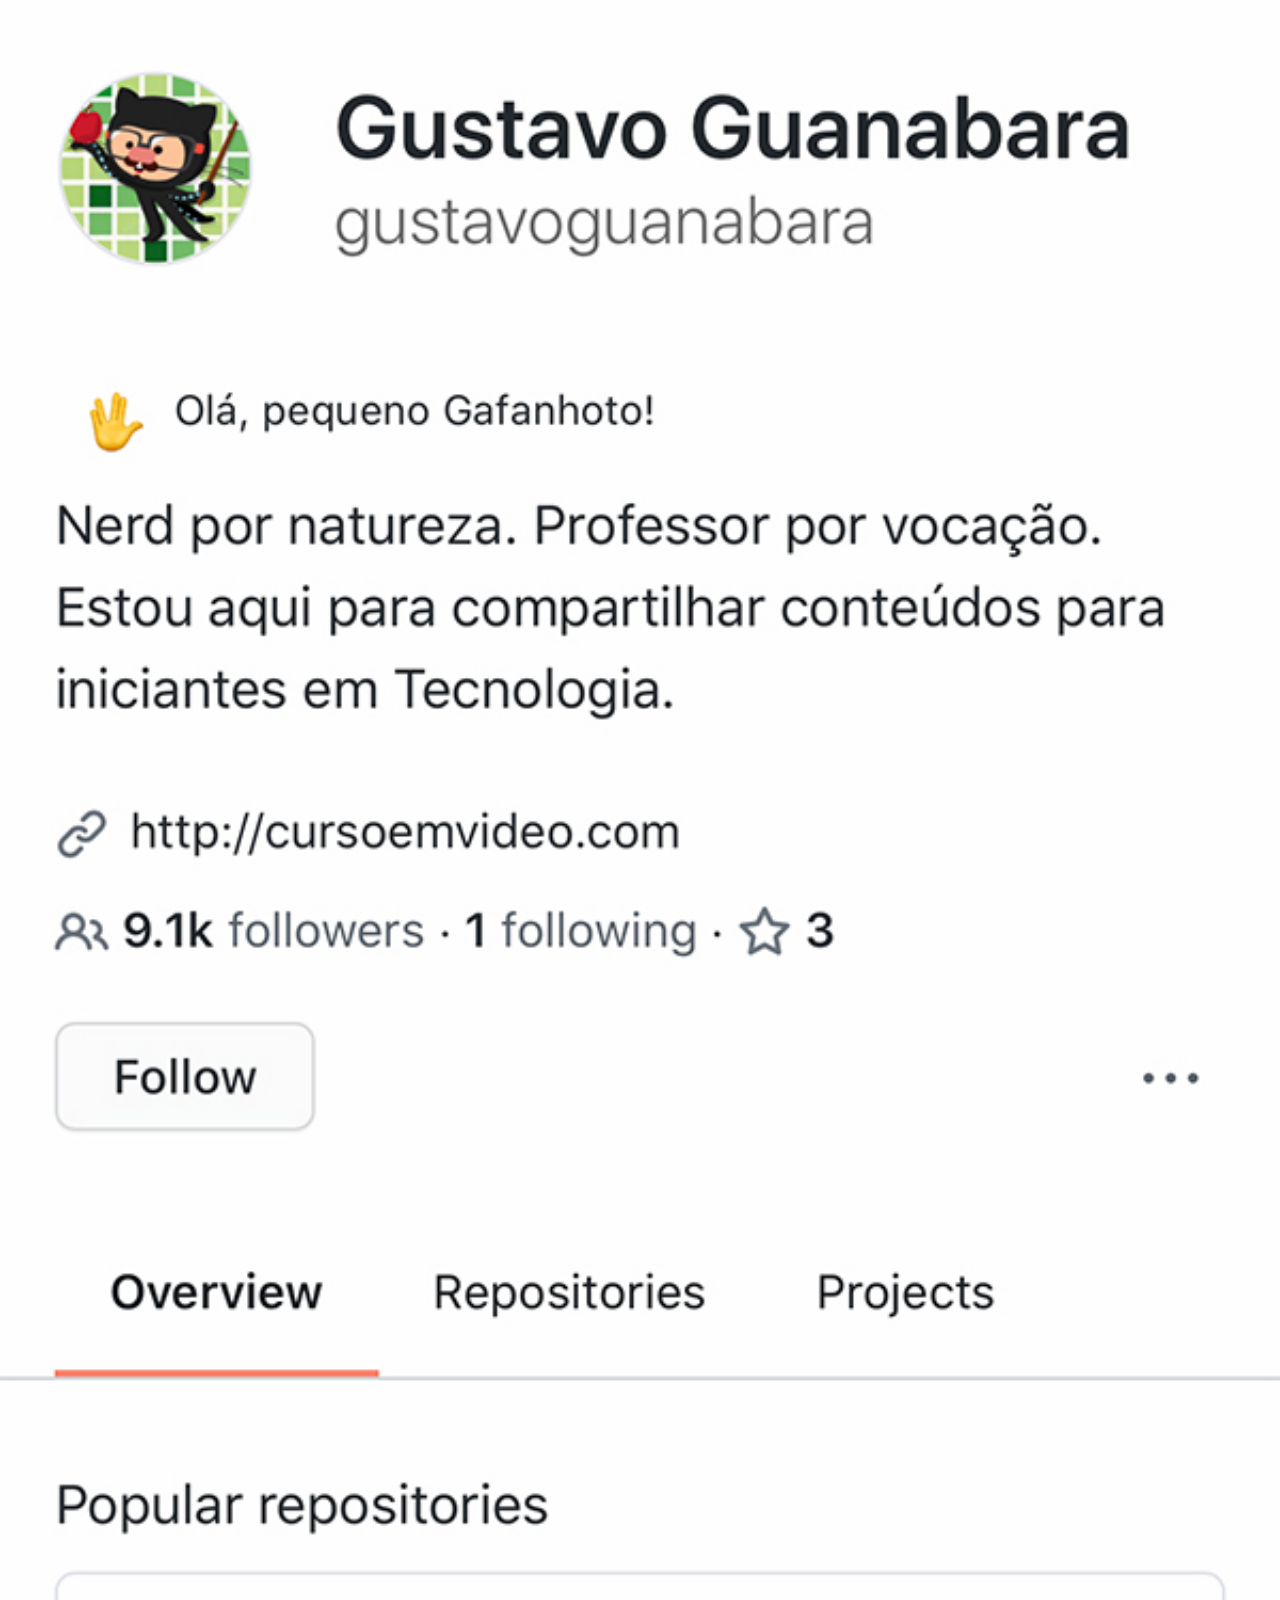
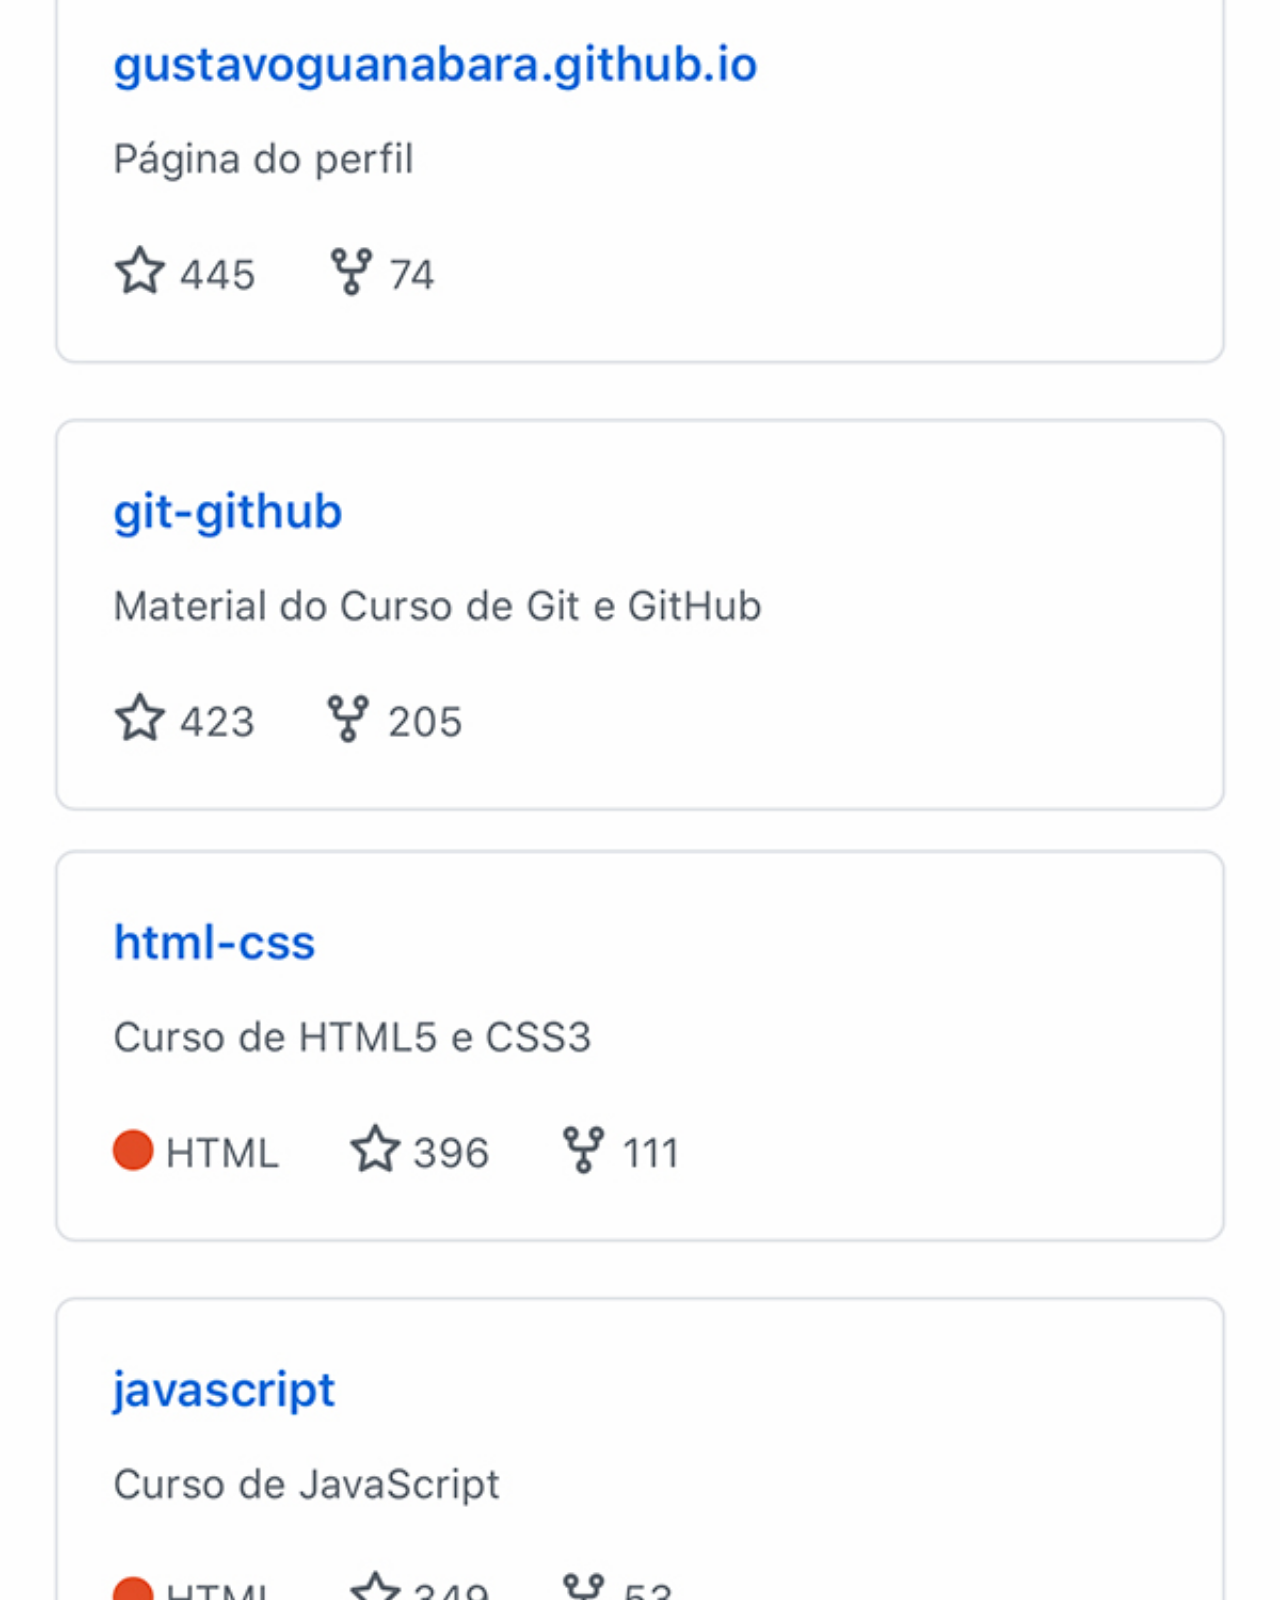
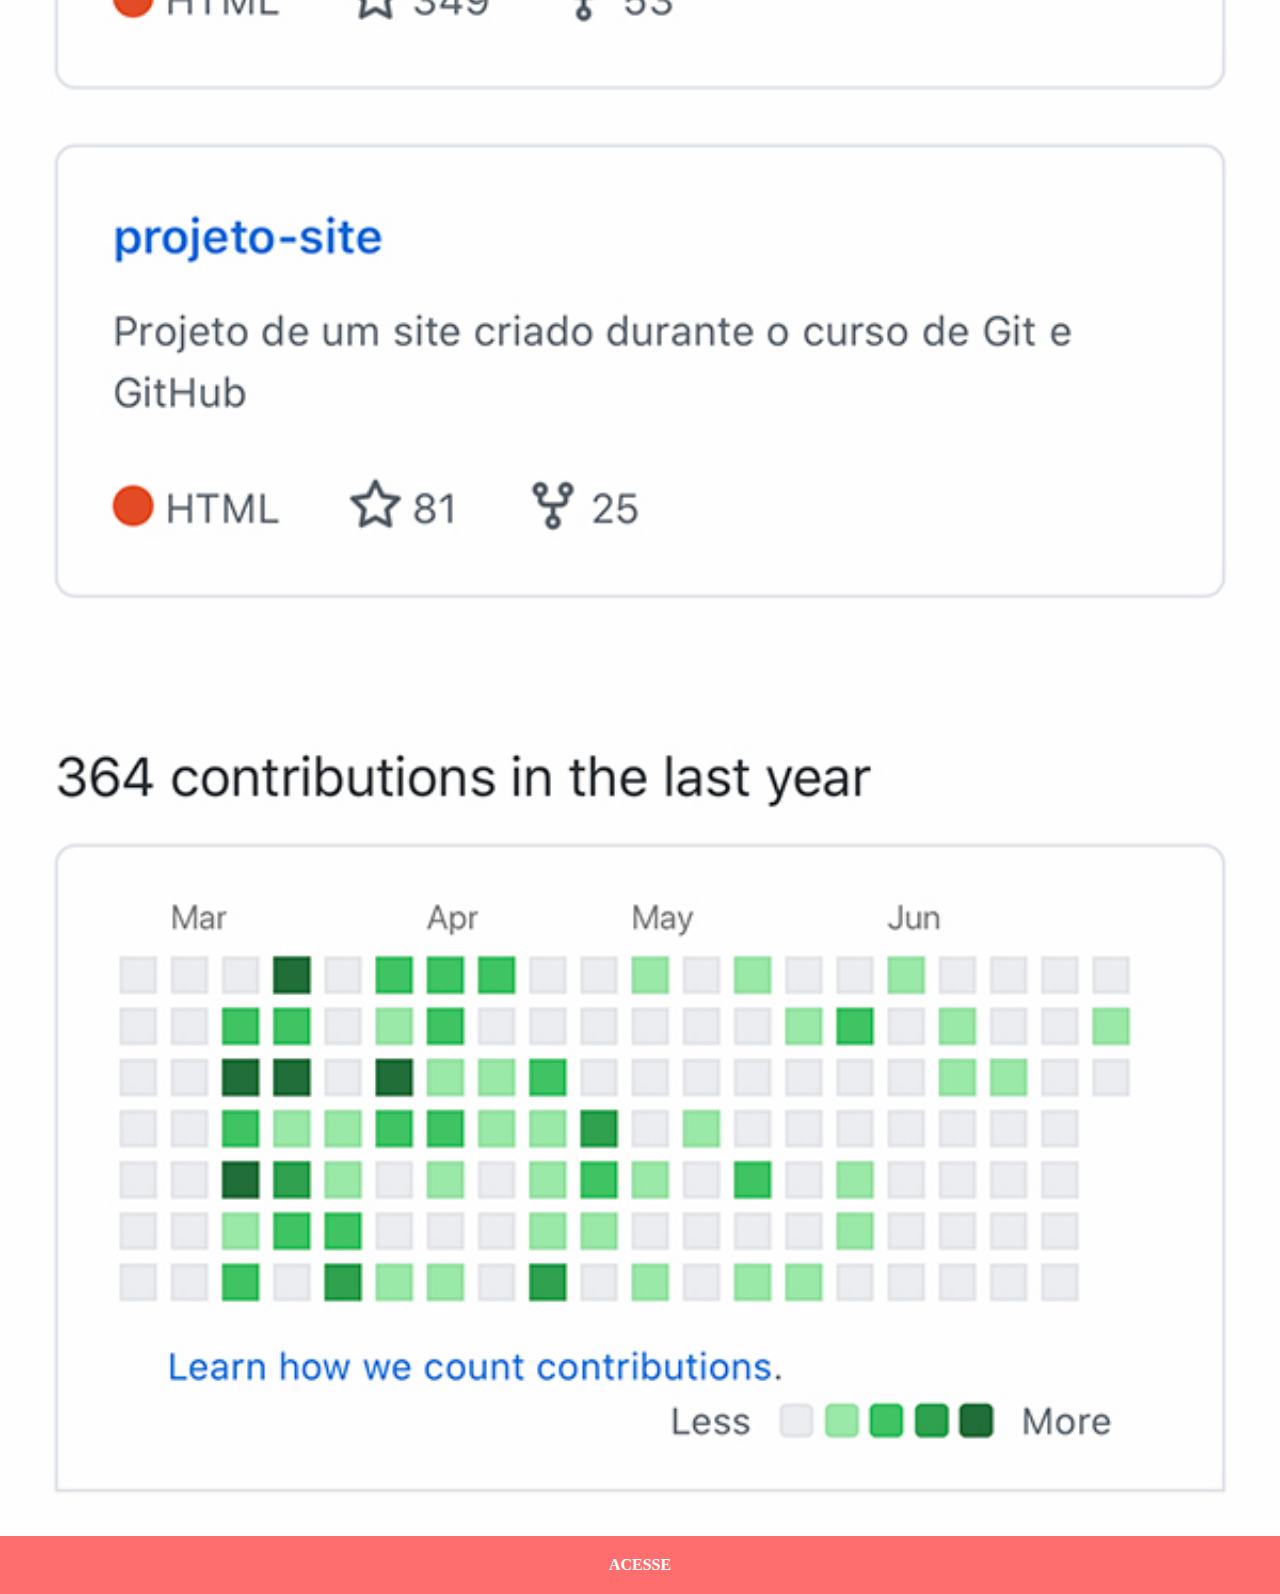
==== github.html @ f7ad717a "criei as telas das redes sociais" ====
<!DOCTYPE html>
<html lang="en">
<head>
    <meta charset="UTF-8">
    <meta name="viewport" content="width=device-width, initial-scale=1.0">
    <title>Document</title>

    <link rel="stylesheet" href="social.css">

</head>
<body>
    
    <img src="imagens/tela-github.jpg" alt="github">

    <a href="https://github.com/NicolasSousa1" target="_blank">ACESSE</a>

</body>
</html>
---- social.css ----
@charset "UTF-8";

* {

    margin: 0px;
    padding: 0px;

}

::-webkit-scrollbar {

    width: 0px;
    height: 0px;

}

a {

    display: block;
    background-color: rgba(255, 0, 0, 0.568);
    padding: 20px;
    text-align: center;
    font-weight: bolder;
    color: white;
    text-decoration: none;

}

a:hover {

    text-decoration: underline;
    background-color: red;

}

img {

    width: 100vw;

}
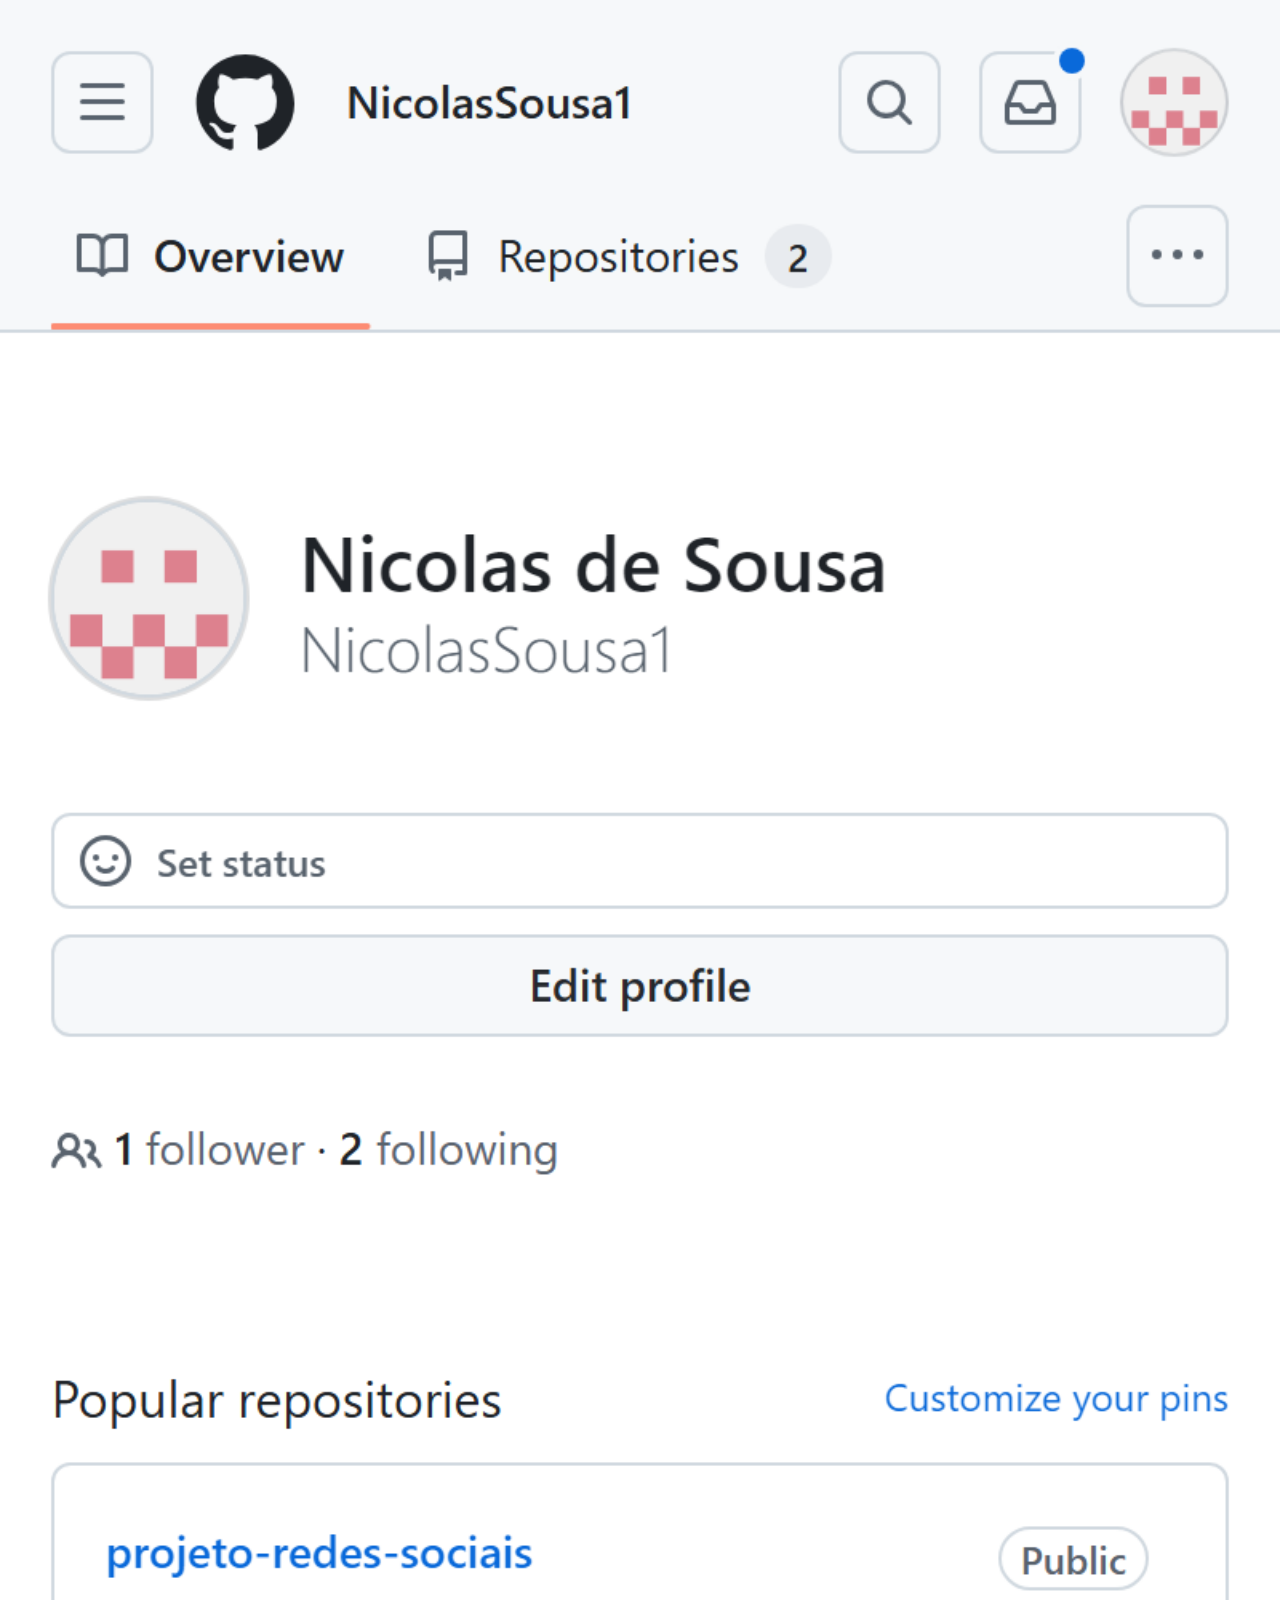
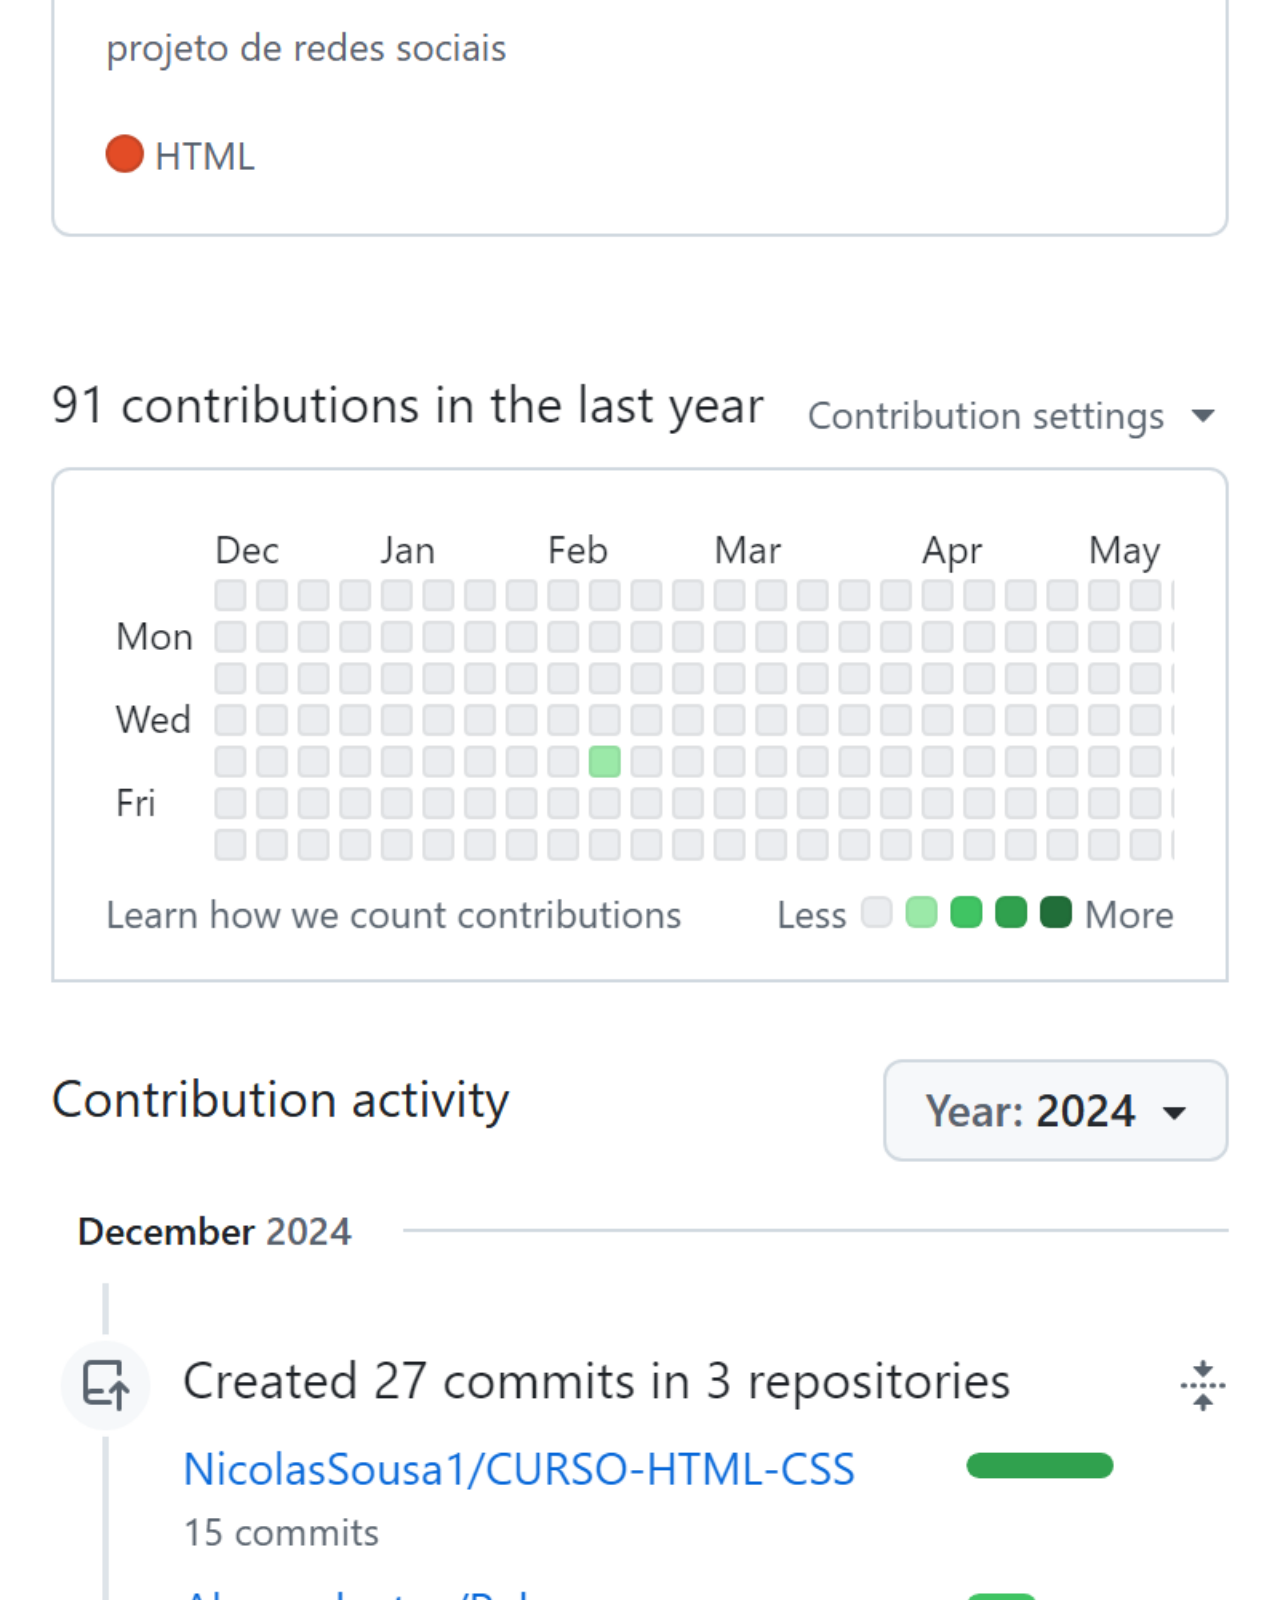
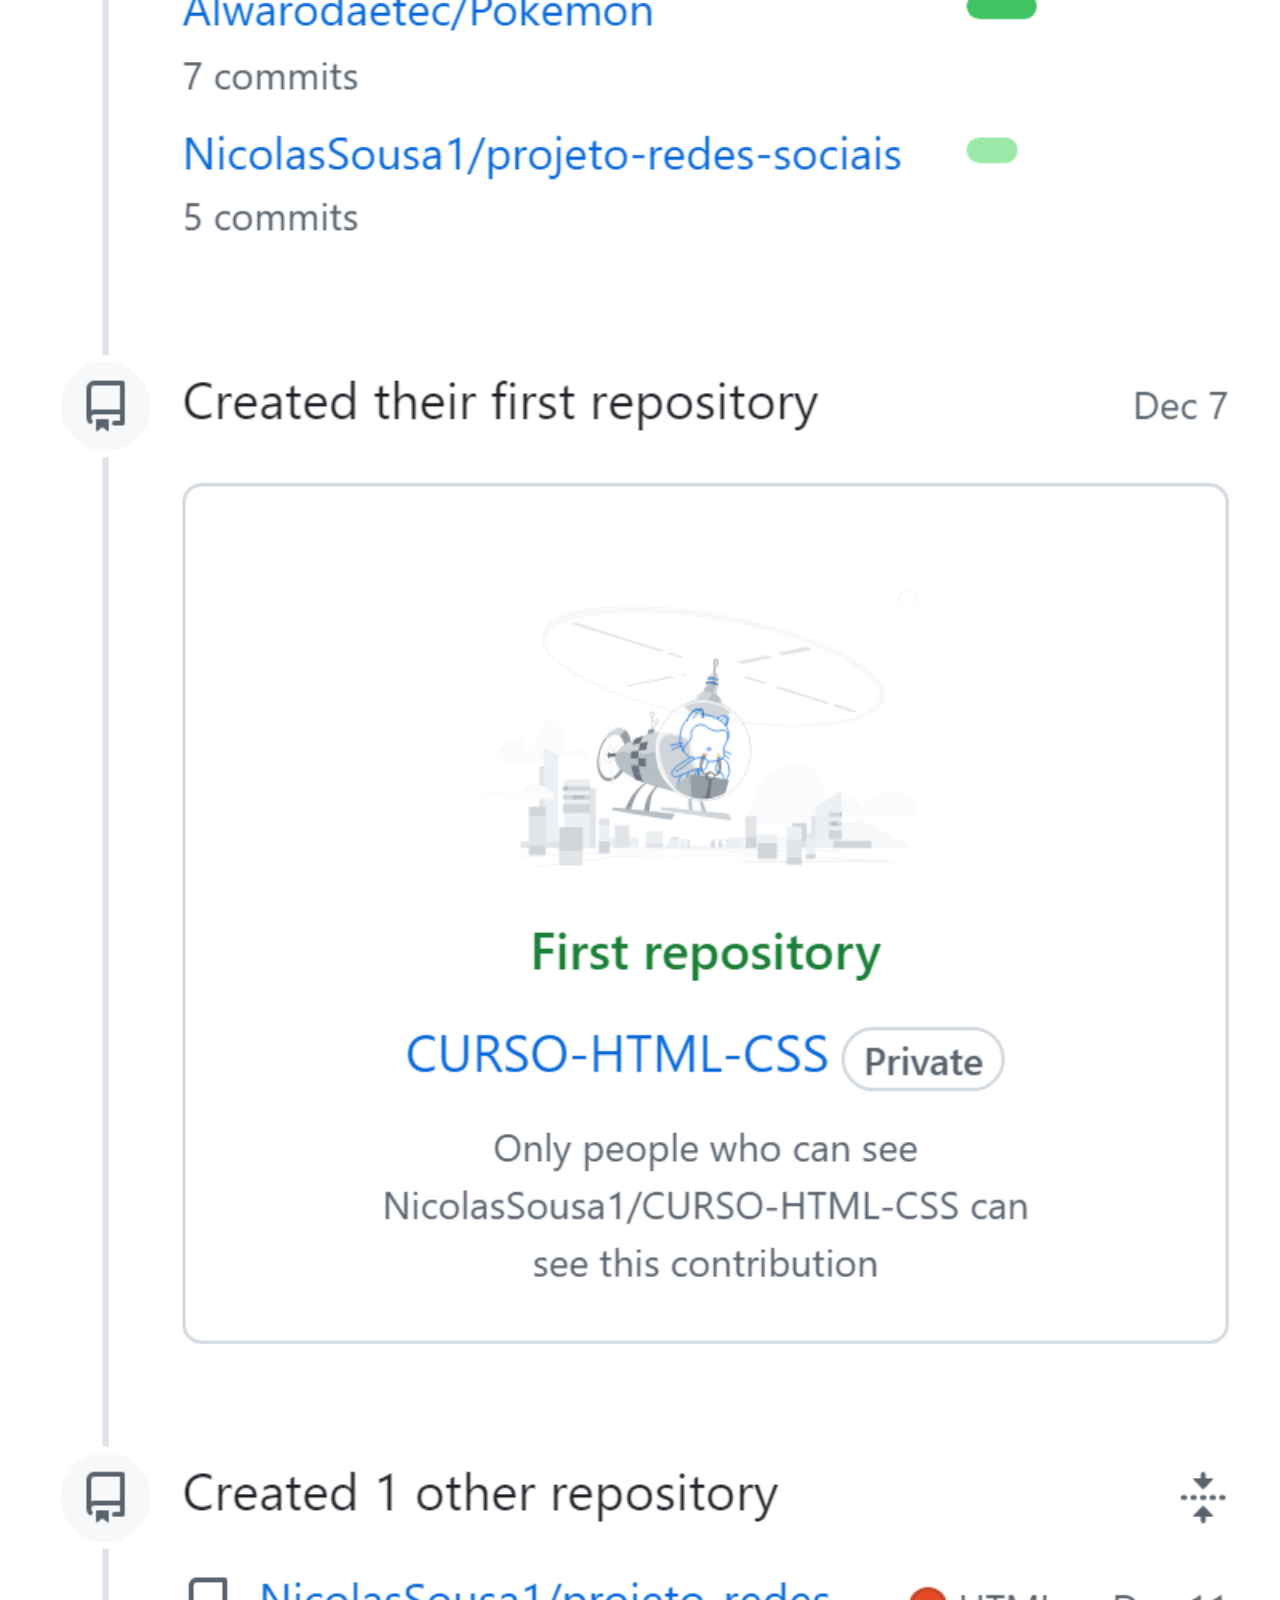
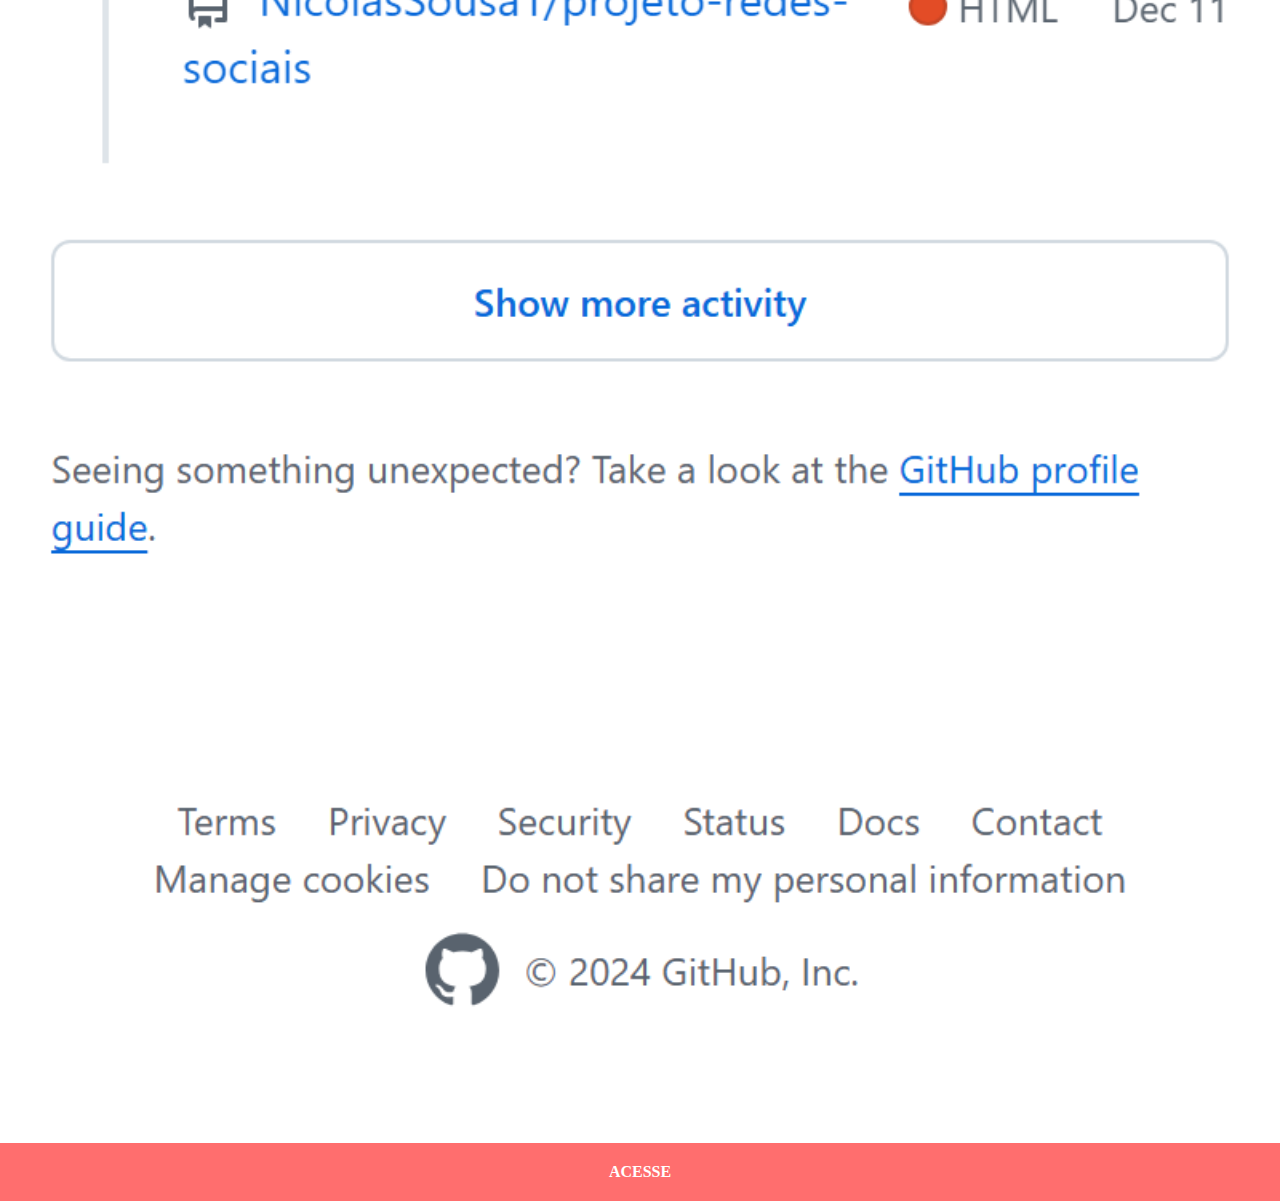
==== commit 472356a3: "atualizando as imagens das telas" ====
--- a/github.html
+++ b/github.html
@@ -10,7 +10,7 @@
 </head>
 <body>
     
-    <img src="imagens/tela-github.jpg" alt="github">
+    <img src="imagens/github.com_NicolasSousa1.png" alt="github">
 
     <a href="https://github.com/NicolasSousa1" target="_blank">ACESSE</a>
 
